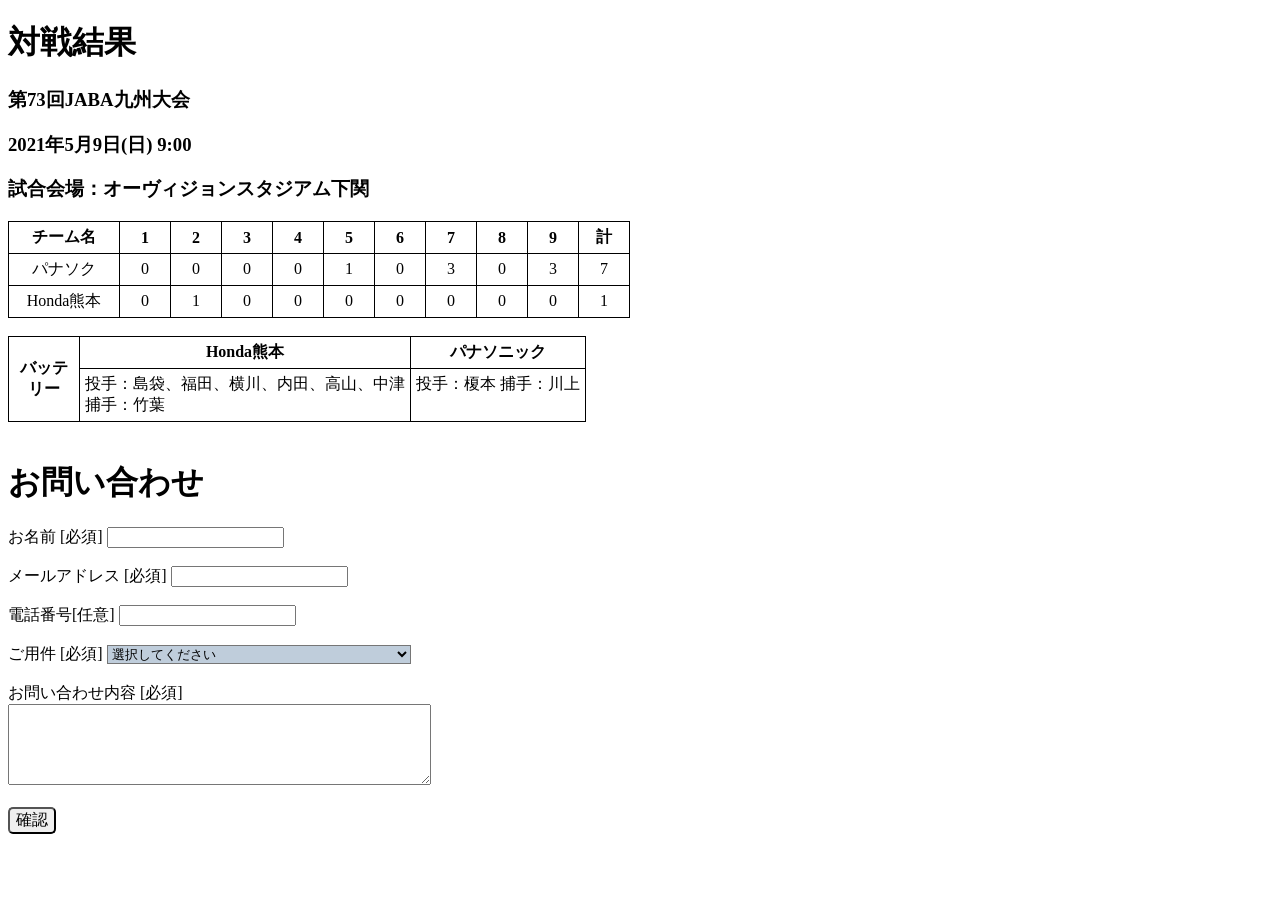
==== Table-form/index.html @ 3de1a9a0 "Add files via upload" ====
<!DOCTYPE html>
<html>
    <head>
        <meta charset="UTF-8">
        <meta name="viewport" content="width=device-width, initial-scale=1.0">
        <meta http-equiv="X-UA-compatible" content="ie=edge">
        <title>Table & Form</title>
        <style>
             table, th, td {
                border: 1px solid black; 
                border-collapse: collapse;
                padding: 5px;
            }
            td {
                vertical-align: baseline;
            }
        </style>
    </head>
    <body>
        <h1>対戦結果</h1>
        <h3>第73回JABA九州大会</h3>
        <h3>2021年5月9日(日) 9:00</h3>
        <h3>試合会場：オーヴィジョンスタジアム下関</h3>
        <table>
            <tr>
                <th width="100px">チーム名</th>
                <th width="40px">1</th>
                <th width="40px">2</th>
                <th width="40px">3</th>
                <th width="40px">4</th>
                <th width="40px">5</th>
                <th width="40px">6</th>
                <th width="40px">7</th>
                <th width="40px">8</th>
                <th width="40px">9</th>
                <th width="40px">計</th>
            </tr>
            <tr align="center">
                <td>パナソク</td>
                <td>0</td>
                <td>0</td>
                <td>0</td>
                <td>0</td>
                <td>1</td>
                <td>0</td>
                <td>3</td>
                <td>0</td>
                <td>3</td>
                <td>7</td>
            </tr>
            <tr align="center">
                <td>Honda熊本</td>
                <td>0</td>
                <td>1</td>
                <td>0</td>
                <td>0</td>
                <td>0</td>
                <td>0</td>
                <td>0</td>
                <td>0</td>
                <td>0</td>
                <td>1</td>
            </tr>
        </table>
        <br>
        <table>
            <tr>
                <th rowspan="2"; width="60px">バッテリー</th>
                <th colspan="5"; width="80px">Honda熊本</th>
                <th colspan="5"; width="80px">パナソニック</th>
            </tr>
            <tr align="left">
                <td colspan="5">投手：島袋、福田、横川、内田、高山、中津
                    <br>捕手：竹葉
                </td>
                <td colspan="5">投手：榎本 捕手：川上</td>
            </tr>
        </table>
        <br>
        <h1>お問い合わせ</h1>
        <form>
            <label for="namae">お名前 [必須]</label>
            <input type="text" id="namae" name="お名前 [必須]"><br><br>
            <label for="MailAddress">メールアドレス [必須]</label>
            <input type="text" id="MailAddress" name="メールアドレス [必須]"><br><br>
            <label for="PhoneNumber">電話番号[任意]</label>
            <input type="text" id="PhoneNumber" name="電話番号[任意]"><br><br>
            <label for="requirement">ご用件 [必須]</label>
            <select id="requirement" name="ご用件 [必須]" style="background-color: rgb(191, 205, 219);">
                <option value="選択してください">選択してください</option>
                <option value="書籍についてのご質問(個人のお客様)">書籍についてのご質問(個人のお客様)</option>
                <option value="書籍についてのご質問(取次・書店様)">書籍についてのご質問(取次・書店様)</option>
                <opion value="書籍についてのご質問(メディア関係者様)">書籍についてのご質問(メディア関係者様)</opion>
                <option value="アルバイト・パートに関するお問い合わせ">アルバイト・パートに関するお問い合わせ</option>
                <option value="仕事のご依頼・お問い合わせ">仕事のご依頼・お問い合わせ</option>
                <option value="外部スタッフのご希望(フリーの方、制作会社様)">外部スタッフのご希望(フリーの方、制作会社様)</option>
                <option value="その他のお問合せ">その他のお問合せ</option>
            </select><br><br>
            <label for="Content">お問い合わせ内容 [必須]</label><br>
            <textarea name="お問い合わせ内容 [必須]" rows="5px" cols="50px"></textarea><br><br>
            <button type="button" style="font-size: medium; border-radius: 5px;">確認</button>
        </form>
    </body>
</html>
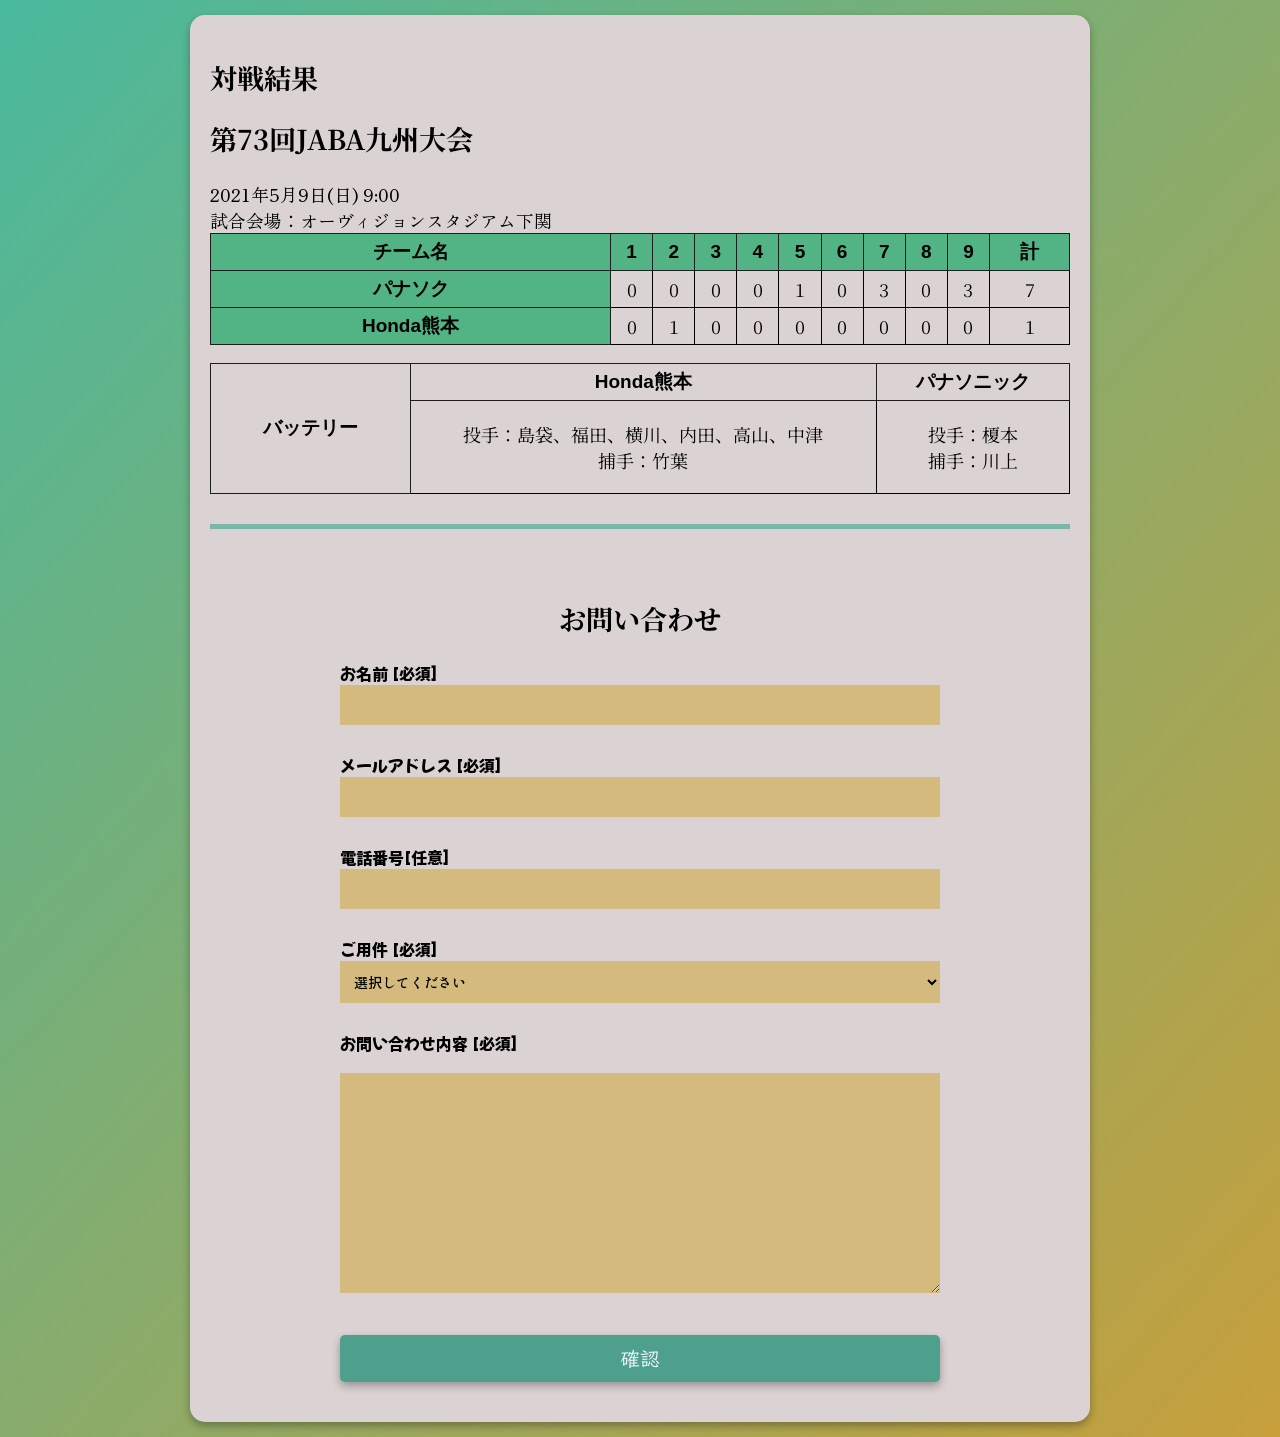
==== commit 33b0f28d: "Add files via upload" ====
--- a/Table-form/index.html
+++ b/Table-form/index.html
@@ -5,100 +5,126 @@
         <meta name="viewport" content="width=device-width, initial-scale=1.0">
         <meta http-equiv="X-UA-compatible" content="ie=edge">
         <title>Table & Form</title>
-        <style>
-             table, th, td {
-                border: 1px solid black; 
-                border-collapse: collapse;
-                padding: 5px;
-            }
-            td {
-                vertical-align: baseline;
-            }
-        </style>
+        <link rel="stylesheet" href="../CSS/style3.css">
     </head>
-    <body>
-        <h1>対戦結果</h1>
-        <h3>第73回JABA九州大会</h3>
-        <h3>2021年5月9日(日) 9:00</h3>
-        <h3>試合会場：オーヴィジョンスタジアム下関</h3>
-        <table>
-            <tr>
-                <th width="100px">チーム名</th>
-                <th width="40px">1</th>
-                <th width="40px">2</th>
-                <th width="40px">3</th>
-                <th width="40px">4</th>
-                <th width="40px">5</th>
-                <th width="40px">6</th>
-                <th width="40px">7</th>
-                <th width="40px">8</th>
-                <th width="40px">9</th>
-                <th width="40px">計</th>
-            </tr>
-            <tr align="center">
-                <td>パナソク</td>
-                <td>0</td>
-                <td>0</td>
-                <td>0</td>
-                <td>0</td>
-                <td>1</td>
-                <td>0</td>
-                <td>3</td>
-                <td>0</td>
-                <td>3</td>
-                <td>7</td>
-            </tr>
-            <tr align="center">
-                <td>Honda熊本</td>
-                <td>0</td>
-                <td>1</td>
-                <td>0</td>
-                <td>0</td>
-                <td>0</td>
-                <td>0</td>
-                <td>0</td>
-                <td>0</td>
-                <td>0</td>
-                <td>1</td>
-            </tr>
-        </table>
-        <br>
-        <table>
-            <tr>
-                <th rowspan="2"; width="60px">バッテリー</th>
-                <th colspan="5"; width="80px">Honda熊本</th>
-                <th colspan="5"; width="80px">パナソニック</th>
-            </tr>
-            <tr align="left">
-                <td colspan="5">投手：島袋、福田、横川、内田、高山、中津
-                    <br>捕手：竹葉
-                </td>
-                <td colspan="5">投手：榎本 捕手：川上</td>
-            </tr>
-        </table>
-        <br>
-        <h1>お問い合わせ</h1>
-        <form>
-            <label for="namae">お名前 [必須]</label>
-            <input type="text" id="namae" name="お名前 [必須]"><br><br>
-            <label for="MailAddress">メールアドレス [必須]</label>
-            <input type="text" id="MailAddress" name="メールアドレス [必須]"><br><br>
-            <label for="PhoneNumber">電話番号[任意]</label>
-            <input type="text" id="PhoneNumber" name="電話番号[任意]"><br><br>
-            <label for="requirement">ご用件 [必須]</label>
-            <select id="requirement" name="ご用件 [必須]" style="background-color: rgb(191, 205, 219);">
-                <option value="選択してください">選択してください</option>
-                <option value="書籍についてのご質問(個人のお客様)">書籍についてのご質問(個人のお客様)</option>
-                <option value="書籍についてのご質問(取次・書店様)">書籍についてのご質問(取次・書店様)</option>
-                <opion value="書籍についてのご質問(メディア関係者様)">書籍についてのご質問(メディア関係者様)</opion>
-                <option value="アルバイト・パートに関するお問い合わせ">アルバイト・パートに関するお問い合わせ</option>
-                <option value="仕事のご依頼・お問い合わせ">仕事のご依頼・お問い合わせ</option>
-                <option value="外部スタッフのご希望(フリーの方、制作会社様)">外部スタッフのご希望(フリーの方、制作会社様)</option>
-                <option value="その他のお問合せ">その他のお問合せ</option>
-            </select><br><br>
-            <label for="Content">お問い合わせ内容 [必須]</label><br>
-            <textarea name="お問い合わせ内容 [必須]" rows="5px" cols="50px"></textarea><br><br>
-            <button type="button" style="font-size: medium; border-radius: 5px;">確認</button>
-        </form>
+    <body id="tb-form">
+        <div class="container">
+            <div class="tables">
+                <div>
+                    <h2>対戦結果</h2>
+                    <h2>第73回JABA九州大会</h2>
+                    <p>
+                        2021年5月9日(日) 9:00
+                        <br>
+                        試合会場：オーヴィジョンスタジアム下関
+                    </p>
+                </div>
+                <div class="table1">
+                    <table>
+                        <tbody>
+                            <tr>
+                                <th width="400px">チーム名</th>
+                                <th>1</th>
+                                <th>2</th>
+                                <th>3</th>
+                                <th>4</th>
+                                <th>5</th>
+                                <th>6</th>
+                                <th>7</th>
+                                <th>8</th>
+                                <th>9</th>
+                                <th width="80px">計</th>
+                            </tr>
+                            <tr>
+                                <th width="400px">パナソク</th>
+                                <td>0</td>
+                                <td>0</td>
+                                <td>0</td>
+                                <td>0</td>
+                                <td>1</td>
+                                <td>0</td>
+                                <td>3</td>
+                                <td>0</td>
+                                <td>3</td>
+                                <td>7</td>
+                            </tr>
+                            <tr>
+                                <th width="400px">Honda熊本</th>
+                                <td>0</td>
+                                <td>1</td>
+                                <td>0</td>
+                                <td>0</td>
+                                <td>0</td>
+                                <td>0</td>
+                                <td>0</td>
+                                <td>0</td>
+                                <td>0</td>
+                                <td>1</td>
+                            </tr>
+                        </tbody>
+                    </table>
+                    <br>
+                </div>
+                <div class="table2">
+                    <table>
+                        <tbody>
+                            <tr>
+                                <th rowspan="2"; width="200px">バッテリー</th>
+                                <th colspan="5"; width="200px">Honda熊本</th>
+                                <th colspan="5"; width="150px">パナソニック</th>
+                            </tr>
+                            <tr>
+                                <td colspan="5">投手：島袋、福田、横川、内田、高山、中津
+                                    <br>捕手：竹葉
+                                </td>
+                                <td colspan="5">投手：榎本 
+                                    <br> 捕手：川上
+                                </td>
+                            </tr>
+                        </tbody>
+                    </table>
+                </div>
+            </div>
+            <br>
+            <div class="form">
+                <h2>お問い合わせ</h2>
+                <form>
+                    <div>
+                        <label for="namae">お名前 [必須]</label>
+                        <input type="text" id="namae" name="お名前 [必須]">
+                        <br>
+                    </div>
+                    <div>
+                        <label for="MailAddress">メールアドレス [必須]</label>
+                        <input type="text" id="MailAddress" name="メールアドレス [必須]">
+                        <br>
+                    </div>
+                    <div>
+                        <label for="PhoneNumber">電話番号[任意]</label>
+                        <input type="text" id="PhoneNumber" name="電話番号[任意]">
+                        <br>
+                    </div>
+                    <div>
+                        <label for="requirement">ご用件 [必須]</label>
+                        <select id="requirement" name="ご用件 [必須]">
+                            <option value disable selected hidden>選択してください</option>
+                            <option value="opsi1">書籍についてのご質問(個人のお客様)</option>
+                            <option value="opsi2">書籍についてのご質問(取次・書店様)</option>
+                            <option value="opsi3">書籍についてのご質問(メディア関係者様)</opion>
+                            <option value="opsi4">アルバイト・パートに関するお問い合わせ</option>
+                            <option value="opsi5">仕事のご依頼・お問い合わせ</option>
+                            <option value="opsi6">外部スタッフのご希望(フリーの方、制作会社様)</option>
+                            <option value="opsi7">その他のお問合せ</option>
+                        </select><br>
+                    </div>
+                    <div>
+                        <label for="Content">お問い合わせ内容 [必須]</label><br>
+                        <textarea name="お問い合わせ内容 [必須]" rows="10px" cols="50px"></textarea><br><br>
+                        
+                    </div>
+                    <button type="button">確認</button>
+                </form>
+            </div>
+        </div>
     </body>
 </html>
--- a/CSS/style3.css
+++ b/CSS/style3.css
@@ -0,0 +1,268 @@
+@import url('https://fonts.googleapis.com/css2?family=BIZ+UDPMincho&family=Kosugi&family=LXGW+WenKai+TC&family=Mochiy+Pop+One&family=Noto+Serif+JP:wght@200..900&family=Shippori+Antique+B1&family=Zen+Old+Mincho&display=swap');
+
+table, th, td {
+    border: 1px solid black;
+    border-collapse: collapse;
+    padding: 5px;
+}
+
+.tables table {
+    width: 100%;
+}
+
+.tables {
+    border-bottom: solid 5px #79b8a8;
+    padding-bottom: 30px;
+    margin-bottom: 30px;
+}
+
+tbody {
+    display: table-row-group;
+    vertical-align: middle;
+    unicode-bidi: isolate;
+    border-color: inherit;
+}
+
+tr {
+    display: table-row;
+    vertical-align: inherit;
+    unicode-bidi: isolate;
+    border-color: inherit;
+}
+
+th {
+    display: table-cell;
+    vertical-align: inherit;
+    font-weight: bold;
+    unicode-bidi: isolate;
+    font-family: "Kosugi", sans-serif;
+    font-size: 19px;
+}
+
+.tables table th {
+    border: solid 1px #1b1e1d;
+    padding-top: 5px;
+    padding-bottom: 5px;
+    padding-left: 0px;
+    padding-right: 0px;
+    text-align: center;
+}
+
+.table1 table th {
+    background-color: rgb(82, 180, 133);
+}
+
+.table2 table td {
+    padding-top: 20px;
+    padding-bottom: 20px;
+    padding-left: 0px;
+    padding-right: 0px;
+}
+
+td {
+    vertical-align: baseline;
+    text-align: center;
+    font-family: "Noto Serif JP", serif;
+    font-size: 18px;
+}
+
+body {
+    display: block;
+}
+
+#tb-form {
+    background-image: linear-gradient(to bottom right, #49b99d, #c79f3b);
+    padding-top: 15px;
+    padding-bottom: 15px;
+    padding-left: 0px;
+    padding-right: opx;
+}
+* {
+    margin: 0;
+    padding: 0;
+    box-sizing: border-box;
+}
+#tb-form .container {
+    background-color: rgb(219, 211, 211);
+    border-radius: 15px;
+    box-shadow: 0 4px 8px 0 rgba(0, 0, 0, 0.3);
+    padding-top: 20px;
+    padding-bottom: 20px;
+    padding-left: 20px;
+    padding-right: 20px;
+}
+.container {
+    width: 100%;
+    max-width: 900px;
+    margin-top: 0px;
+    margin-bottom: 0px;
+    margin-left: auto;
+    margin-right: auto;
+}
+div {
+    display: block;
+    unicode-bidi: isolate;
+}
+
+h2 {
+    display: block;
+    font-size: 1.7em;
+    margin-block-start: 0.83em;
+    margin-block-end: 0.83em;
+    margin-inline-start: 0px;
+    margin-inline-end: 0px;
+    font-family: "Noto Serif JP", serif;
+    font-weight: bold;
+    unicode-bidi: isolate;
+}
+
+p {
+    font-size: 18px;
+    font-family: "Zen Old Mincho", serif;
+}
+
+.form h2 {
+    text-align: center;
+}
+
+form {
+    display: block;
+    width: 90%;
+    max-width: 600px;
+    margin-top: 0px;
+    margin-bottom: 0px;
+    margin-left: auto;
+    margin-right: auto;
+    unicode-bidi: isolate;
+}
+
+input {
+    font-family: "Shippori Antique B1", sans-serif;
+    font-size: 14px;
+    text-rendering: auto;
+    color: fieldtext;
+    letter-spacing: normal;
+    word-spacing: normal;
+    line-height: normal;
+    text-transform: none;
+    text-indent: 0px;
+    text-shadow: none;
+    display: inline-block;
+    text-align: start;
+    appearance: auto;
+    -webkit-rtl-ordering: logical;
+    cursor: text;
+}
+
+label {
+    font-family: "Mochiy Pop One", sans-serif;
+    font-size: 16px;
+}
+
+.form label {
+    width: 100%;
+    display: block;
+    margin-top: 10px;
+}
+.form input {
+    width: 100%;
+    display: block;
+    background-color: #d4bb7d;
+    border: none;
+    padding: 10px;
+}
+
+
+select {
+    text-rendering: auto;
+    color: fieldtext;
+    letter-spacing: normal;
+    word-spacing: normal;
+    line-height: normal;
+    text-transform: none;
+    text-indent: 0px;
+    text-shadow: none;
+    display: inline-block;
+    text-align: start;
+    appearance: auto;
+    -webkit-rtl-ordering: logical;
+    cursor: default;
+    font-family: "Shippori Antique B1", sans-serif;
+    font-size: 14px;
+}
+
+.form select {
+    width: 100%;
+    display: block;
+    background-color: #d4bb7d;
+    border: none;
+    padding: 10px;
+}
+
+select:not(:-internal-list-box) {
+    overflow: visible !important;
+}
+
+textarea {
+    font-family: "Shippori Antique B1", sans-serif;
+    font-size: 14px;
+    text-rendering: auto;
+    color: fieldtext;
+    letter-spacing: normal;
+    word-spacing: normal;
+    line-height: normal;
+    text-transform: none;
+    text-indent: 0px;
+    text-shadow: none;
+    display: inline-block;
+    text-align: start;
+    appearance: auto;
+    -webkit-rtl-ordering: logical;
+    cursor: text;
+    overflow-wrap:break-word;
+    column-count: initial !important;
+    white-space: pre-warp;
+}
+
+.form textarea {
+    width: 100%;
+    background-color: #d4bb7d;
+    border: none;
+    padding: 10px;
+}
+
+.form button {
+    width: 100%;
+    background-color: #4ea08c;
+    border-radius: 5px;
+    padding: 10px;
+    border: none;
+    cursor: pointer;
+    margin-top: 20px;
+    margin-bottom: 20px;
+}
+
+button {
+    text-rendering: auto;
+    letter-spacing: normal;
+    word-spacing: normal;
+    line-height: normal;
+    text-transform: normal;
+    text-indent: 0px;
+    text-shadow: none;
+    display: inline-block;
+    text-align: center;
+    padding-block: 1px;
+    padding-inline: 6px;
+    box-shadow: 0 4px 8px 0 rgba(0, 0, 0, 0.3);
+    color: aliceblue;
+    font-size: 20px;
+    text-decoration: none;
+    transition: 0.3s ease all;
+    z-index: 1;
+    font-family: "LXGW WenKai TC", cursive;
+}
+
+.form button:hover {
+    background-color: #336a5d;
+}
